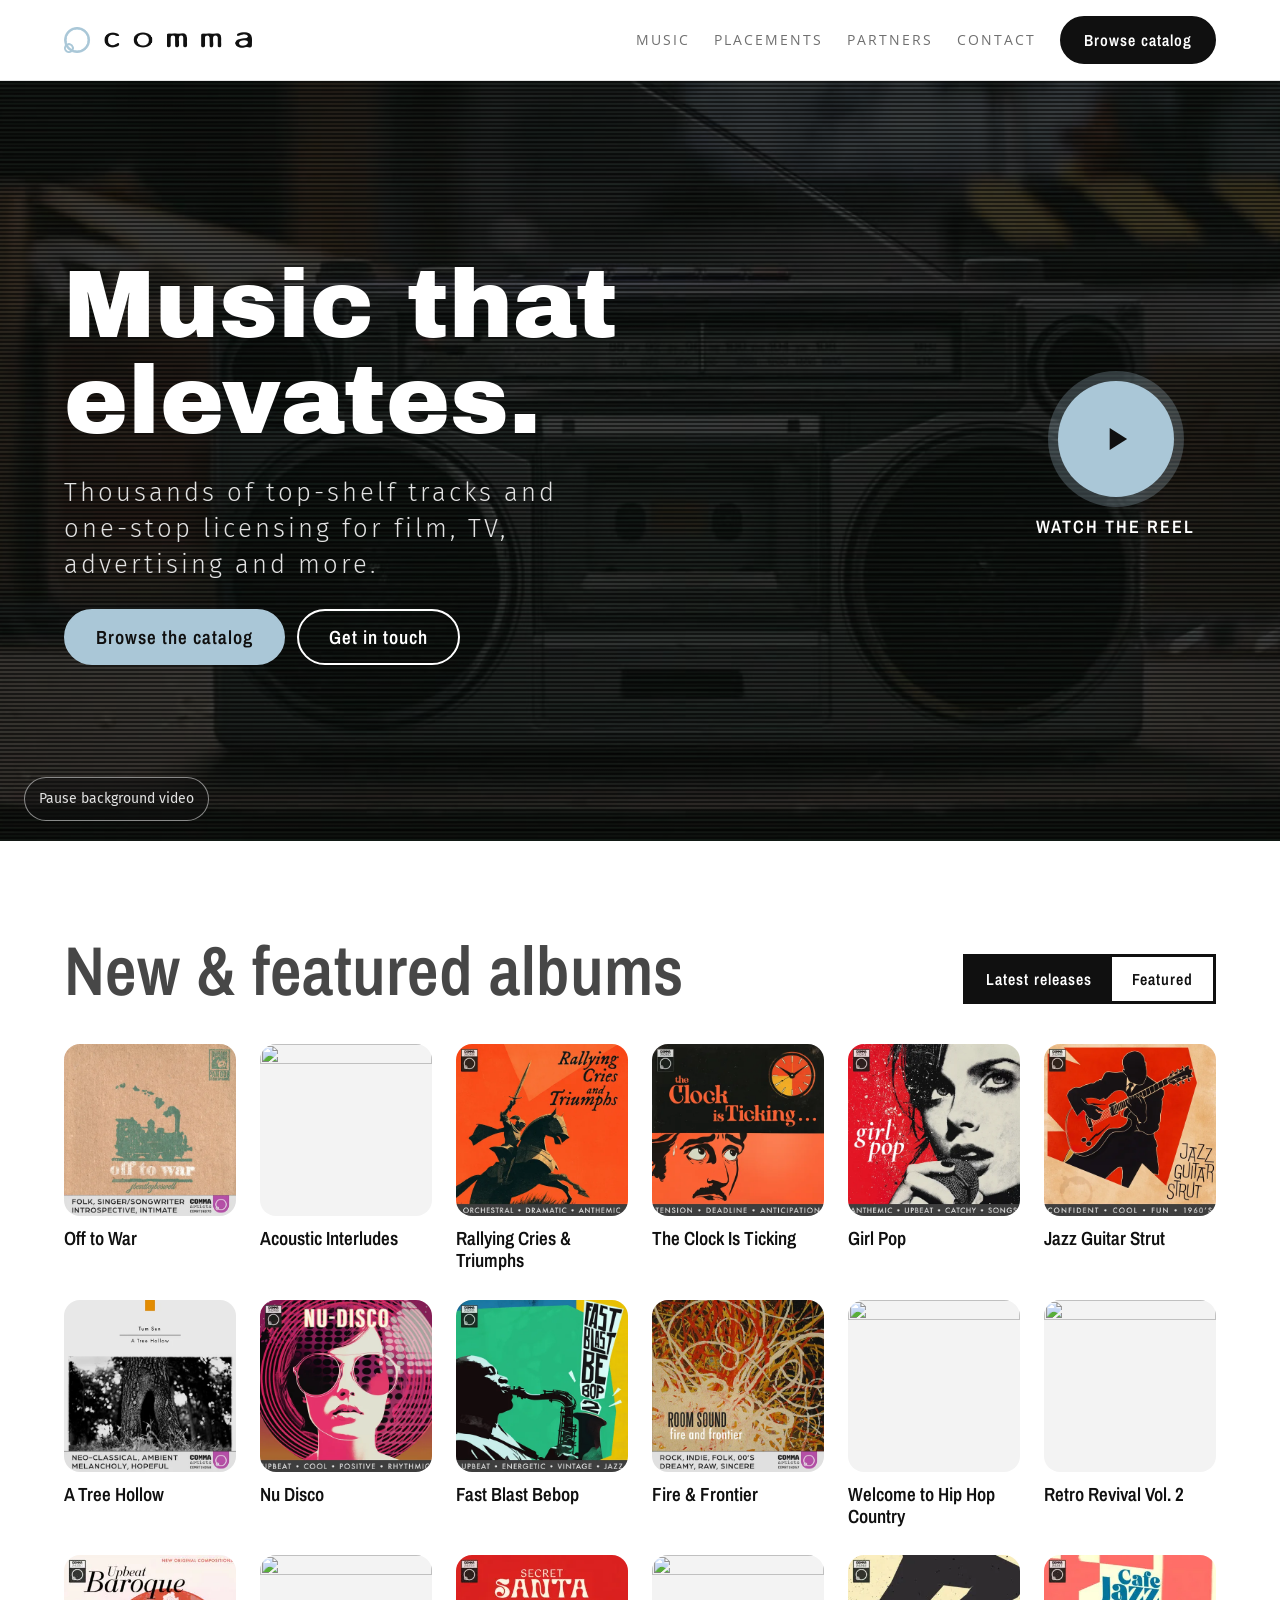
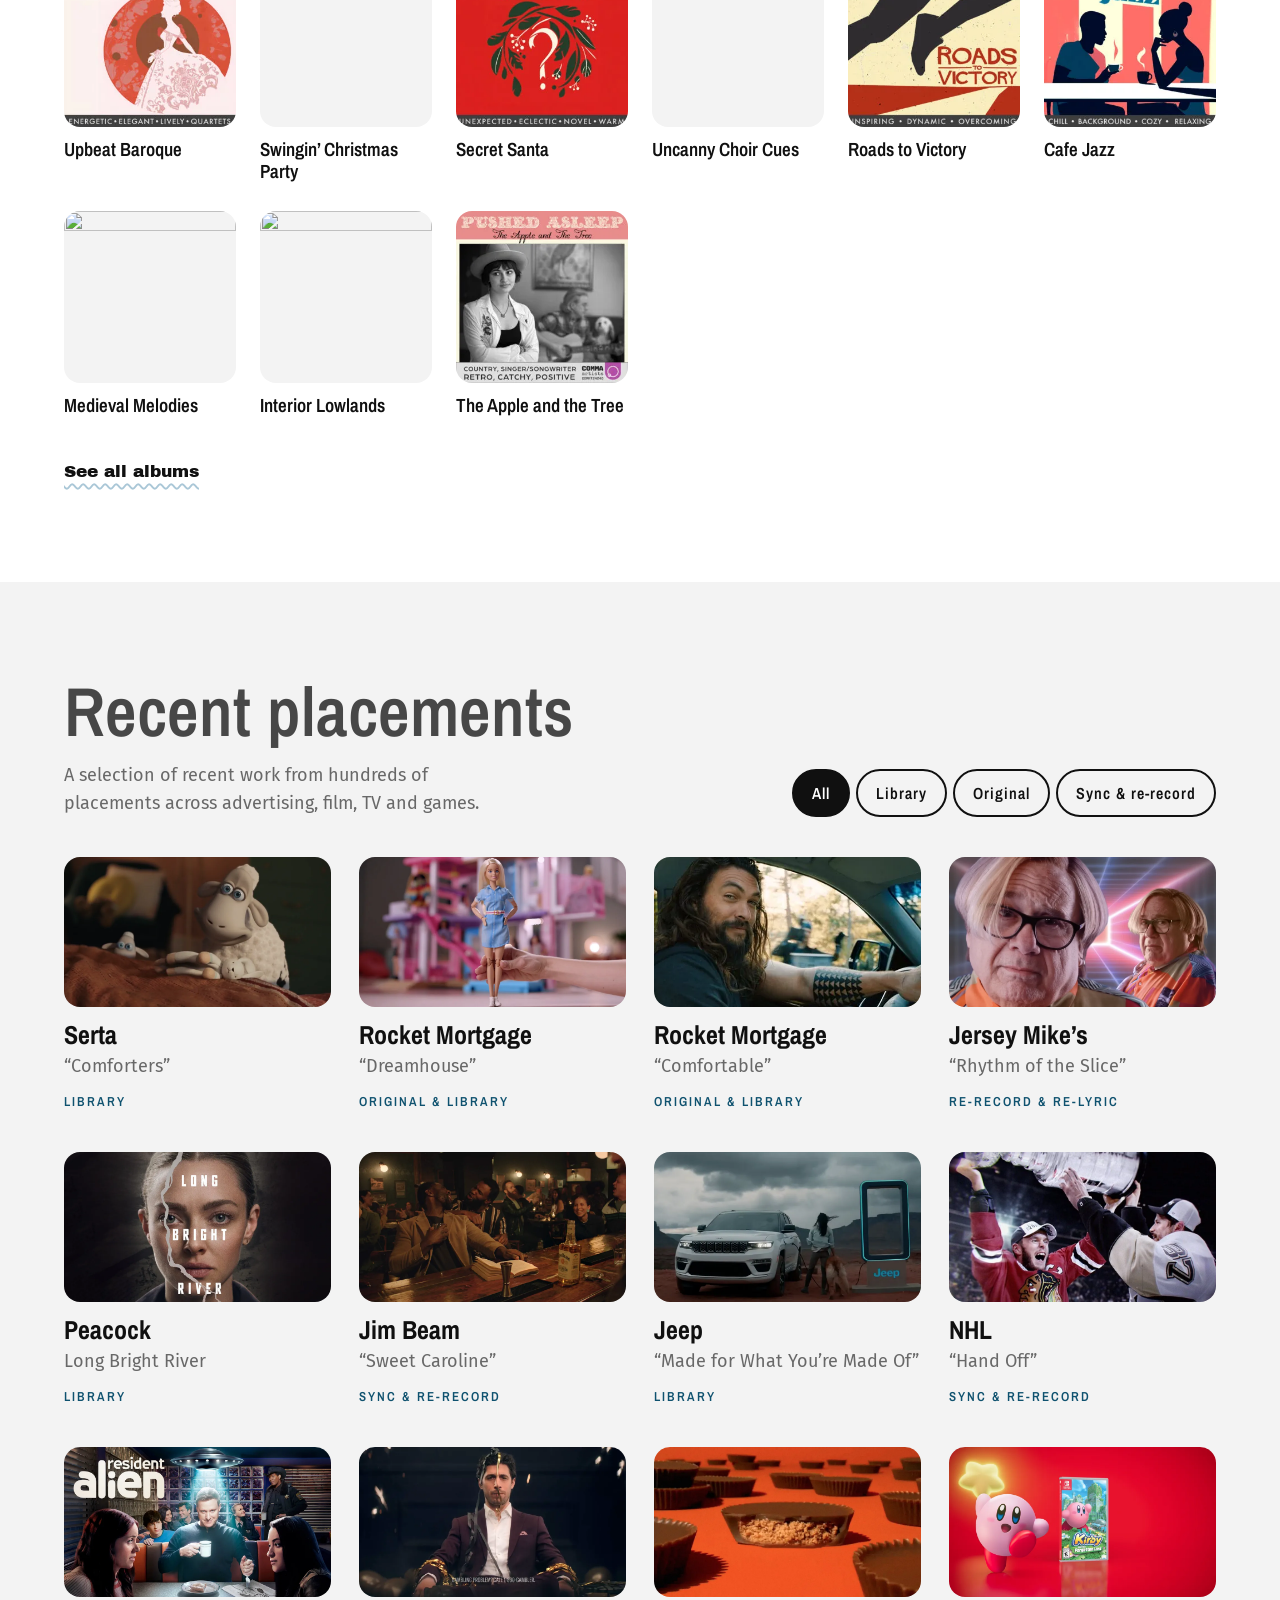
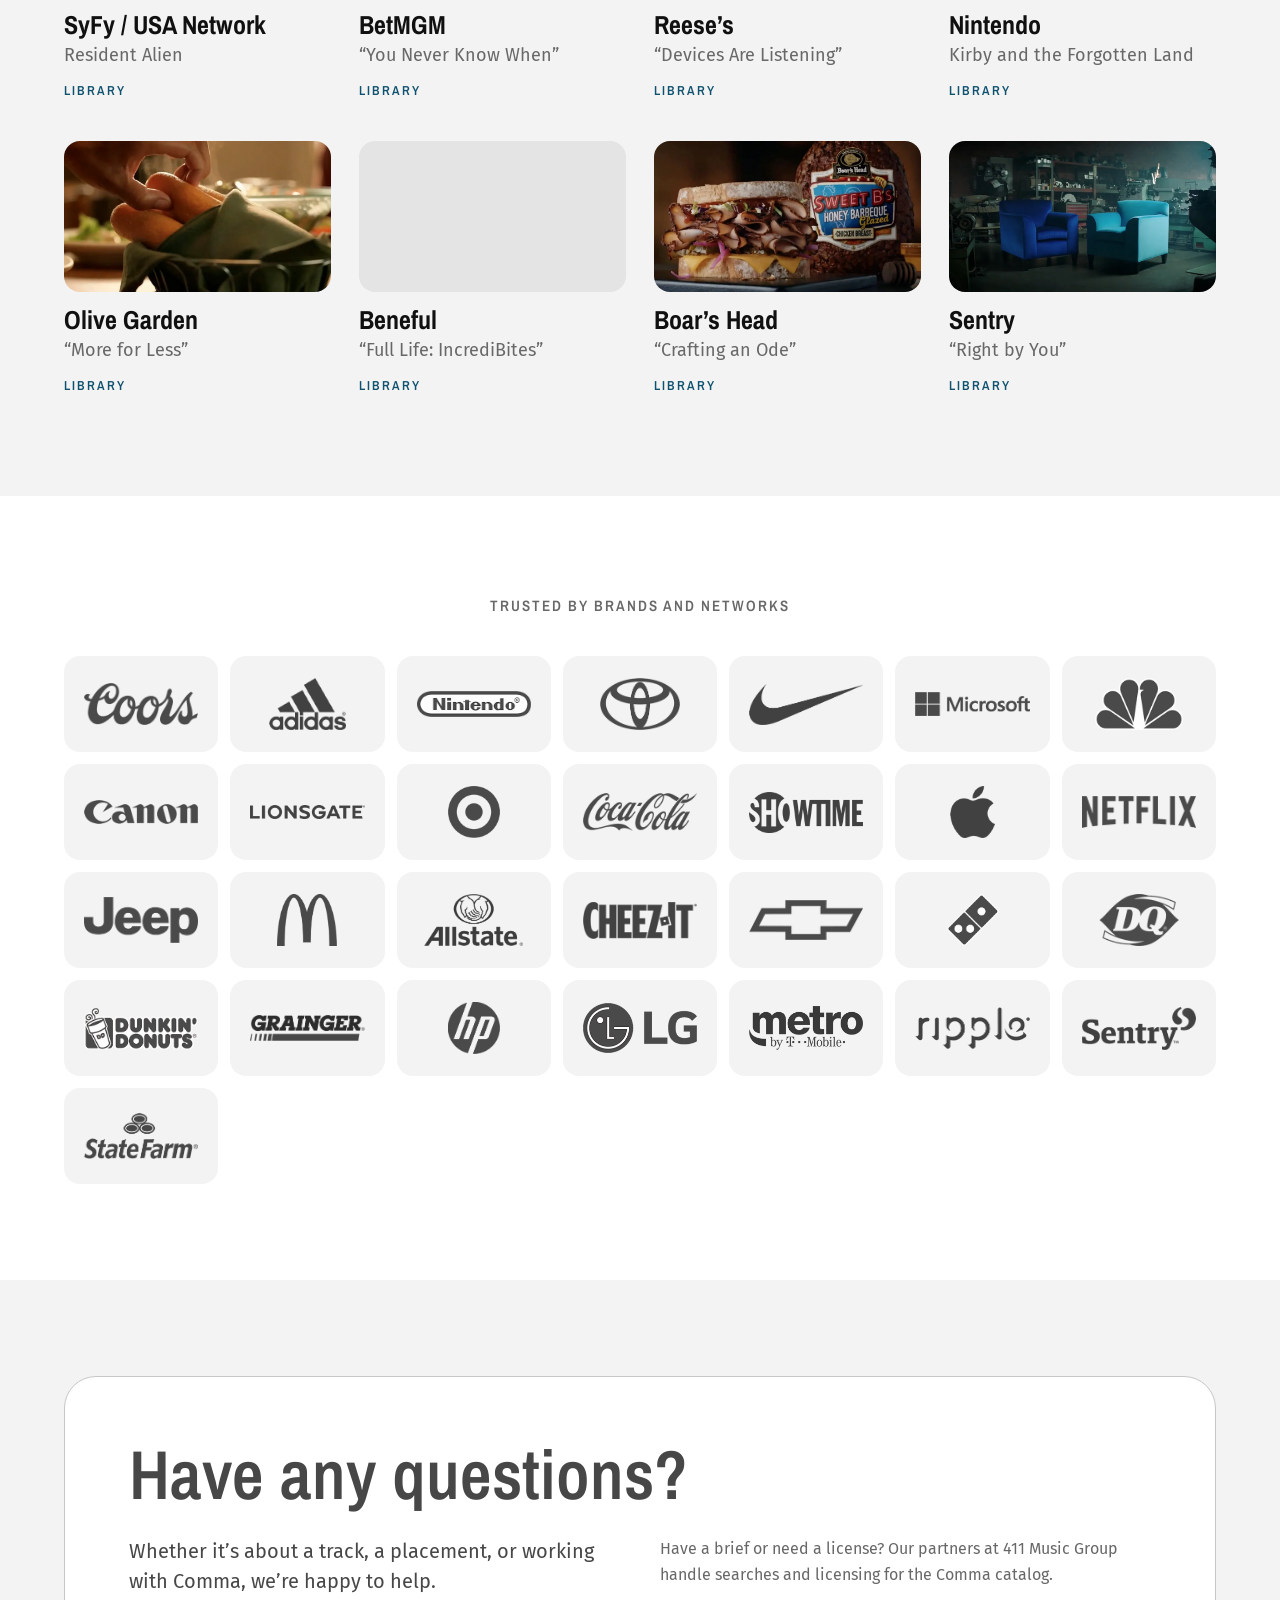
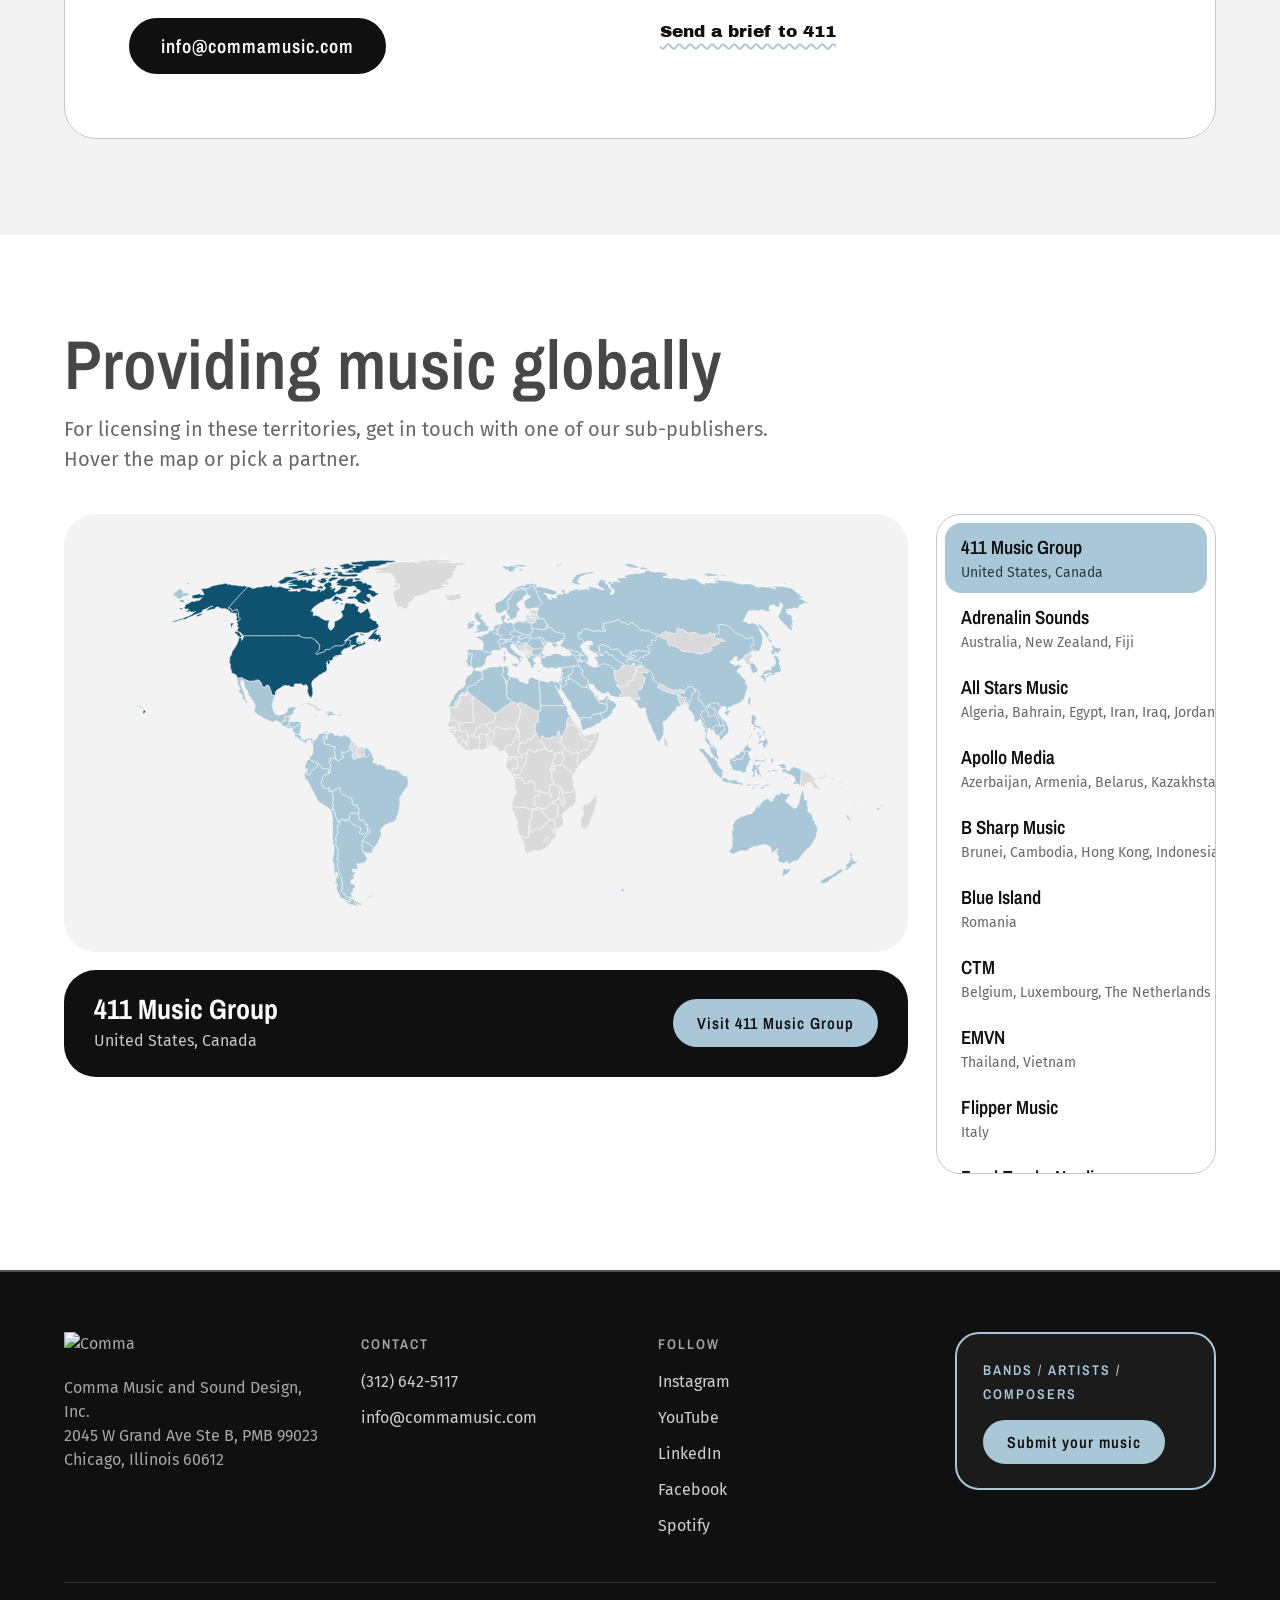
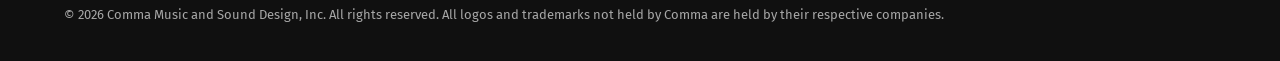
==== index.html @ bcfc56d7 "Add files via upload" ====
<!doctype html>
<html lang="en">
<head>
<meta charset="utf-8">
<meta name="viewport" content="width=device-width, initial-scale=1, viewport-fit=cover">
<title>Comma | Production Music Label</title>
<meta name="description" content="Browse our boutique production music library, with one-stop licensing on all of our tracks, written by top composers.">
<link rel="canonical" href="https://www.commamusic.com/">
<meta name="google-site-verification" content="hzqPW_qG-AKK4_lpxO4gxIM0lHnh0Fnx-0ciTCV7__0">
<meta property="og:type" content="website">
<meta property="og:site_name" content="Comma">
<meta property="og:title" content="Comma | Production Music Label">
<meta property="og:description" content="Browse our boutique production music library, with one-stop licensing on all of our tracks, written by top composers.">
<meta property="og:url" content="https://www.commamusic.com/">
<meta property="og:image" content="https://www.commamusic.com/img/og-image.jpg">
<meta property="og:image:width" content="1200">
<meta property="og:image:height" content="630">
<meta name="twitter:card" content="summary_large_image">
<meta name="twitter:site" content="@comma_music">
<meta name="color-scheme" content="light">
<meta name="theme-color" content="#ffffff">
<link rel="icon" type="image/png" sizes="32x32" href="img/favicon-32.png">
<link rel="icon" type="image/png" sizes="512x512" href="img/favicon.png">
<link rel="apple-touch-icon" href="img/apple-touch-icon.png">
<link rel="preconnect" href="https://fonts.googleapis.com">
<link rel="preconnect" href="https://fonts.gstatic.com" crossorigin>
<link rel="stylesheet" href="https://fonts.googleapis.com/css2?family=Archivo+Black&family=Archivo+Narrow:wght@500;600;700&family=Fira+Sans:wght@300;400;500&family=Open+Sans:wght@400&display=swap">
<link rel="stylesheet" href="css/site.css">
<script type="application/ld+json">{"@context":"https://schema.org","@type":"Organization","name":"Comma Music and Sound Design, Inc.","url":"https://www.commamusic.com/","logo":"https://www.commamusic.com/img/favicon.png","email":"info@commamusic.com","telephone":"+1-312-642-5117","address":{"@type":"PostalAddress","streetAddress":"2045 W Grand Ave Ste B, PMB 99023","addressLocality":"Chicago","addressRegion":"IL","postalCode":"60612","addressCountry":"US"},"sameAs":["https://www.instagram.com/commamusic/","https://www.youtube.com/channel/UCCL-kKv0fUwqyfzXv1fH4Ig/","https://www.linkedin.com/company/commamusic","https://www.facebook.com/commamusicandsound","https://open.spotify.com/artist/0gksnzfD5LslcejTbO01sO"]}</script>
</head>
<body>
<a class="skip-link" href="#main">Skip to content</a>

<header class="site-header">
  <div class="wrap">
    <a class="brand" href="#top" aria-label="Comma home">
      <img class="logo-dark" src="img/logo-dark.png" alt="Comma" width="693" height="96">
      <img class="logo-light" src="img/logo-light.png" alt="Comma" width="693" height="96">
    </a>
    <nav class="nav" aria-label="Main">
      <a href="#music">Music</a>
      <a href="#placements">Placements</a>
      <a href="#partners">Partners</a>
      <a href="#contact">Contact</a>
      <a class="btn btn--solid btn--sm" data-link="catalog" href="https://catalog.commamusic.com">Browse catalog</a>
    </nav>
  </div>
</header>

<main id="main">
  <section id="top" class="hero on-night" aria-labelledby="hero-title">
    <img class="hero__poster" src="video/hero-poster.jpg" alt="" aria-hidden="true">
    <video class="hero__video" id="hero-video" autoplay muted loop playsinline preload="auto" poster="video/hero-poster.jpg" aria-hidden="true">
      <source src="video/hero-loop.mp4" type="video/mp4">
    </video>
    <div class="hero__shade" aria-hidden="true"></div>
    <div class="wrap hero__inner">
      <div class="hero__copy">
        <h1 id="hero-title">Music that elevates.</h1>
        <p class="hero__sub">Thousands of top-shelf tracks and one-stop licensing for film, TV, advertising and more.</p>
        <div class="hero__actions">
          <a class="btn btn--accent" data-link="catalog" href="https://catalog.commamusic.com">Browse the catalog</a>
          <a class="btn btn--ghost-light" href="#contact">Get in touch</a>
        </div>
      </div>
      <button type="button" class="reel-btn" id="reel-open" aria-haspopup="dialog">
        <span class="reel-btn__disc" aria-hidden="true"><svg width="38" height="38" viewBox="0 0 24 24"><path d="M8 5v14l11-7z" fill="#101010"/></svg></span>
        <span class="reel-btn__label">Watch the reel</span>
      </button>
    </div>
    <button type="button" class="motion-toggle" id="motion-toggle" aria-pressed="false">Pause background video</button>
  </section>

  <dialog class="reel-dialog" id="reel-dialog" aria-label="Comma reel">
    <div class="reel-dialog__bar">
      <button type="button" class="reel-dialog__close" id="reel-close" aria-label="Close reel">
        <svg width="18" height="18" viewBox="0 0 24 24" aria-hidden="true"><path d="M5 5l14 14M19 5L5 19" stroke="currentColor" stroke-width="2.5" stroke-linecap="round"/></svg>
      </button>
    </div>
    <video id="reel-video" controls playsinline preload="none" poster="video/hero-poster.jpg" width="1920" height="800">
      <source src="video/reel.mp4" type="video/mp4">
    </video>
  </dialog>

  <section id="music" class="section" aria-labelledby="music-title">
    <div class="wrap">
      <div class="section__head">
        <h2 class="h2" id="music-title">New &amp; featured albums</h2>
        <div class="tabs" role="tablist" aria-label="Albums">
          <button type="button" role="tab" id="tab-latest" aria-selected="true" aria-controls="album-grid" data-tab="latest">Latest releases</button>
          <button type="button" role="tab" id="tab-featured" aria-selected="false" aria-controls="album-grid" data-tab="featured" tabindex="-1">Featured</button>
        </div>
      </div>
      <ul class="album-grid" id="album-grid" role="tabpanel" aria-labelledby="tab-latest"></ul>
      <a class="wavy" data-link="catalog" href="https://catalog.commamusic.com">See all albums</a>
    </div>
  </section>

  <section id="placements" class="section section--tint" aria-labelledby="placements-title">
    <div class="wrap">
      <div class="section__head">
        <div class="section__intro">
          <h2 class="h2" id="placements-title">Recent placements</h2>
          <p style="max-width: 46ch">A selection of recent work from hundreds of placements across advertising, film, TV and games.</p>
        </div>
        <div class="chips" role="group" aria-label="Filter placements" id="placement-filters">
          <button type="button" aria-pressed="true" data-filter="all">All</button>
          <button type="button" aria-pressed="false" data-filter="library">Library</button>
          <button type="button" aria-pressed="false" data-filter="original">Original</button>
          <button type="button" aria-pressed="false" data-filter="sync">Sync &amp; re-record</button>
        </div>
      </div>
      <ul class="placement-grid" id="placement-grid" aria-live="polite"></ul>
    </div>
  </section>

  <section class="section" aria-labelledby="brands-title">
    <div class="wrap">
      <h2 class="brands__title" id="brands-title">Trusted by brands and networks</h2>
      <ul class="brand-grid" id="brand-grid"></ul>
    </div>
  </section>

  <section id="contact" class="section section--tint" aria-labelledby="contact-title">
    <div class="wrap">
      <div class="ask">
        <h2 class="h2" id="contact-title">Have any questions?</h2>
        <div class="ask__col">
          <p class="lede">Whether it’s about a track, a placement, or working with Comma, we’re happy to help.</p>
          <a class="btn btn--solid" data-link="email" href="mailto:info@commamusic.com">info@commamusic.com</a>
        </div>
        <div class="ask__col">
          <p class="small">Have a brief or need a license? Our partners at 411 Music Group handle searches and licensing for the Comma catalog.</p>
          <a class="wavy" data-link="brief" href="https://www.411musicgroup.com/">Send a brief to 411</a>
        </div>
      </div>
    </div>
  </section>

  <section id="partners" class="section" aria-labelledby="partners-title">
    <div class="wrap">
      <div class="section__head">
        <div class="section__intro">
          <h2 class="h2" id="partners-title">Providing music globally</h2>
          <p class="lede">For licensing in these territories, get in touch with one of our sub-publishers. Hover the map or pick a partner.</p>
        </div>
      </div>
      <div class="partners">
        <div class="partners__map">
          <div class="map-frame">
            <svg id="world-map" viewBox="0 0 960 470" role="img" aria-label="World map of Comma sub-publisher territories"></svg>
          </div>
          <div class="partner-card on-night" id="partner-card" aria-live="polite"></div>
        </div>
        <ul class="partner-list" id="partner-list" aria-label="Sub-publishers"></ul>
      </div>
      <noscript><p class="noscript-note">Turn on JavaScript to see albums, placements and the partner map.</p></noscript>
    </div>
  </section>
</main>

<footer class="site-footer on-night">
  <div class="wrap">
    <div class="footer-grid">
      <div class="footer-col footer-col--brand">
        <img src="img/logo-light.png" alt="Comma" width="693" height="96">
        <p>Comma Music and Sound Design, Inc.<br>2045 W Grand Ave Ste B, PMB 99023<br>Chicago, Illinois 60612</p>
      </div>
      <div class="footer-col">
        <h2 class="footer-head">Contact</h2>
        <a href="tel:+13126425117">(312) 642-5117</a>
        <a data-link="email" href="mailto:info@commamusic.com">info@commamusic.com</a>
      </div>
      <div class="footer-col">
        <h2 class="footer-head">Follow</h2>
        <a href="https://www.instagram.com/commamusic/">Instagram</a>
        <a href="https://www.youtube.com/channel/UCCL-kKv0fUwqyfzXv1fH4Ig/">YouTube</a>
        <a href="https://www.linkedin.com/company/commamusic">LinkedIn</a>
        <a href="https://www.facebook.com/commamusicandsound">Facebook</a>
        <a href="https://open.spotify.com/artist/0gksnzfD5LslcejTbO01sO">Spotify</a>
      </div>
      <div class="submit-panel">
        <h2 class="footer-head">Bands / Artists / Composers</h2>
        <a class="btn btn--accent btn--sm" data-link="submissions" href="mailto:info@commamusic.com?subject=Music%20submission">Submit your music</a>
      </div>
    </div>
    <p class="legal">© <span id="year">2026</span> Comma Music and Sound Design, Inc. All rights reserved. All logos and trademarks not held by Comma are held by their respective companies.</p>
  </div>
</footer>

<script src="js/site.js" defer></script>
</body>
</html>
---- css/site.css ----
/* Comma — site styles. Colors and type come from the WordPress theme settings and custom.css. */
:root {
  color-scheme: light;
  --bg: #ffffff;
  --surface: #f3f3f3;
  --card: #ffffff;
  --ink: #101010;
  --heading: #474747;
  --text: #686868;
  --muted: #707070;
  --line: #c7c7c7;
  --line-soft: #e4e4e4;
  --accent: #aac7d7;
  --deep: #0f526f;
  --link: #b85600;
  --map-rest: #dadada;
  --map-stroke: #ffffff;
  --header-bg: rgba(255, 255, 255, 0.97);
  --night: #101010;
  --night-text: #a7a7a7;
  --night-link: #d0d0d0;

  --f-black: "Archivo Black", "Archivo", Arial, sans-serif;
  --f-narrow: "Archivo Narrow", "Arial Narrow", Arial, sans-serif;
  --f-body: "Fira Sans", Arial, sans-serif;
  --f-menu: "Open Sans", Arial, sans-serif;
  --radius: 32px;
  --wrap: 1200px;
  --header-h: 80px;

  box-sizing: border-box;
  padding-top: env(safe-area-inset-top, 0px);
  padding-bottom: env(safe-area-inset-bottom, 0px);
}
*, *::before, *::after { box-sizing: inherit; }
html { scroll-behavior: smooth; scroll-padding-top: calc(var(--header-h) + env(safe-area-inset-top, 0px)); }
@media (prefers-reduced-motion: reduce) { html { scroll-behavior: auto; } }
body {
  margin: 0; background: var(--bg); color: var(--text);
  font-family: var(--f-body); font-size: 18px; line-height: 28px;
  -webkit-font-smoothing: antialiased;
}
img, video, svg { display: block; max-width: 100%; }
a { color: var(--link); }
a:hover { color: var(--deep); }
::selection { background: #0f526f; color: #fff; }
:focus-visible { outline: 3px solid var(--deep); outline-offset: 3px; }
.on-night :focus-visible { outline-color: var(--accent); }
h1, h2, h3, p { margin: 0; }
button { font: inherit; }
.visually-hidden { position: absolute; width: 1px; height: 1px; overflow: hidden; clip: rect(0 0 0 0); white-space: nowrap; }
.skip-link { position: absolute; left: 16px; top: -100px; z-index: 50; background: var(--ink); color: var(--bg); padding: 10px 16px; border-radius: 8px; }
.skip-link:focus { top: calc(12px + env(safe-area-inset-top, 0px)); }

.wrap { max-width: var(--wrap); margin: 0 auto; padding-left: 24px; padding-right: 24px; }
.section { padding-top: 96px; padding-bottom: 96px; }
.section--tint { background: var(--surface); }
.section__head { display: flex; flex-wrap: wrap; align-items: end; justify-content: space-between; gap: 24px; margin-bottom: 40px; }
.section__intro { display: flex; flex-direction: column; gap: 16px; max-width: 760px; }
.h2 { font-family: var(--f-narrow); font-weight: 600; font-size: clamp(2.6rem, 5.4vw, 4.5rem); line-height: 0.97; color: var(--heading); }
.lede { font-size: 20px; line-height: 30px; }

/* Buttons */
.btn {
  display: inline-flex; align-items: center; justify-content: center; gap: 10px; min-height: 52px;
  padding: 12px 30px; border-radius: var(--radius); border: 2px solid var(--ink);
  font-family: var(--f-narrow); font-weight: 600; font-size: 19px; letter-spacing: 1px;
  text-decoration: none; white-space: nowrap; cursor: pointer; transition: background-color 120ms, color 120ms, border-color 120ms;
}
.btn--solid { background: var(--ink); color: var(--bg); }
.btn--solid:hover { background: var(--deep); border-color: var(--deep); color: #fff; }
.btn--line { background: transparent; color: var(--ink); }
.btn--line:hover { background: var(--ink); color: var(--bg); }
.btn--accent { background: var(--accent); border-color: var(--accent); color: #101010; }
.btn--accent:hover { background: #fff; border-color: #fff; color: #101010; }
.btn--ghost-light { background: transparent; border-color: #fff; color: #fff; }
.btn--ghost-light:hover { background: #fff; color: #101010; }
.btn--sm { min-height: 44px; padding: 8px 22px; font-size: 16px; }
.wavy {
  font-family: var(--f-black); font-size: 17px; color: var(--ink); padding: 8px 0;
  text-decoration: underline wavy var(--accent) 2px; text-underline-offset: 6px;
}
.wavy:hover { color: var(--deep); }

/* Header */
body::before { content: ""; position: fixed; inset: 0 0 auto; height: env(safe-area-inset-top, 0px); z-index: 30; background: var(--header-bg); }
.site-header { position: sticky; top: env(safe-area-inset-top, 0px); z-index: 20; background: var(--header-bg); border-bottom: 1px solid var(--line-soft); backdrop-filter: blur(8px); -webkit-backdrop-filter: blur(8px); }
.site-header .wrap { min-height: var(--header-h); display: flex; flex-wrap: wrap; align-items: center; justify-content: space-between; gap: 8px 16px; padding-top: 10px; padding-bottom: 10px; }
.brand { display: flex; align-items: center; min-height: 44px; }
.brand img { height: 26px; width: auto; }
.brand .logo-light { display: none; }
.nav { display: flex; flex-wrap: wrap; align-items: center; gap: 2px 8px; }
.nav a:not(.btn) { color: var(--muted); text-decoration: none; font-family: var(--f-menu); font-size: 14px; text-transform: uppercase; letter-spacing: 2px; padding: 10px 8px; }
.nav a:not(.btn):hover { color: var(--deep); }
.nav .btn { margin-left: 8px; }
@media (max-width: 700px) { .nav a:not(.btn) { display: none; } }

/* Hero */
.hero { position: relative; overflow: hidden; background: var(--night); color: #fff; min-height: min(86vh, 760px); display: flex; align-items: center; }
.hero__video, .hero__poster { position: absolute; inset: 0; width: 100%; height: 100%; object-fit: cover; }
.hero__shade {
  position: absolute; inset: 0;
  background-color: rgba(16, 16, 16, 0.62);
  background-image: repeating-linear-gradient(to bottom, rgba(0,0,0,0.55) 0px, rgba(0,0,0,0.55) 2px, rgba(0,0,0,0) 2px, rgba(0,0,0,0) 4px);
}
.hero__inner { position: relative; width: 100%; padding-top: 110px; padding-bottom: 110px; display: flex; flex-wrap: wrap; align-items: center; justify-content: space-between; gap: 48px; }
.hero__copy { flex: 999 1 520px; min-width: 0; display: flex; flex-direction: column; gap: 26px; }
.hero h1 { font-family: var(--f-black); font-weight: 400; font-size: clamp(3.4rem, 7.5vw, 6.2rem); line-height: 1; color: #fff; }
.hero__sub { font-weight: 300; font-size: clamp(1.25rem, 2.2vw, 1.6rem); line-height: 1.4; letter-spacing: 3px; color: #e2e2e2; max-width: 40ch; }
.hero__actions { display: flex; flex-wrap: wrap; gap: 12px; }
.reel-btn { flex: 1 1 200px; display: flex; flex-direction: column; align-items: center; gap: 16px; background: none; border: 0; padding: 12px; color: #fff; cursor: pointer; }
.reel-btn__disc { width: 116px; height: 116px; border-radius: 50%; background: var(--accent); display: flex; align-items: center; justify-content: center; box-shadow: 0 0 0 10px rgba(170, 199, 215, 0.25); transition: box-shadow 160ms; }
.reel-btn:hover .reel-btn__disc { box-shadow: 0 0 0 16px rgba(170, 199, 215, 0.3); }
.reel-btn__label { font-family: var(--f-narrow); font-weight: 600; font-size: 18px; letter-spacing: 2px; text-transform: uppercase; }
.motion-toggle { position: absolute; left: 24px; bottom: 20px; display: inline-flex; align-items: center; gap: 8px; min-height: 44px; padding: 6px 14px; border-radius: 22px; border: 1px solid rgba(255,255,255,0.5); background: rgba(16,16,16,0.5); color: #e2e2e2; font-size: 14px; cursor: pointer; }
.motion-toggle:hover { border-color: #fff; color: #fff; }

/* Reel dialog */
.reel-dialog { width: min(100% - 32px, 1100px); max-height: calc(100% - 32px); padding: 0; border: 0; background: transparent; color: #fff; overflow: visible; }
.reel-dialog::backdrop { background: rgba(16, 16, 16, 0.94); }
.reel-dialog__bar { display: flex; justify-content: flex-end; margin-bottom: 12px; }
.reel-dialog__close { width: 44px; height: 44px; border-radius: 50%; border: 2px solid #fff; background: transparent; color: #fff; display: flex; align-items: center; justify-content: center; cursor: pointer; }
.reel-dialog video { width: 100%; height: auto; border-radius: 16px; background: #000; }

/* Albums */
.tabs { display: flex; border: 3px solid var(--ink); }
.tabs button { border: 0; min-height: 44px; padding: 8px 20px; background: var(--bg); color: var(--ink); font-family: var(--f-narrow); font-weight: 600; font-size: 16px; letter-spacing: 1px; cursor: pointer; }
.tabs button[aria-selected="true"] { background: var(--ink); color: var(--bg); }
.album-grid { list-style: none; margin: 0 0 40px; padding: 0; display: grid; grid-template-columns: repeat(auto-fill, minmax(min(100%, 170px), 1fr)); gap: 28px 24px; }
.album { display: flex; flex-direction: column; gap: 12px; color: var(--ink); text-decoration: none; }
.album img { width: 100%; height: auto; aspect-ratio: 1; object-fit: cover; border-radius: 16px; background: var(--surface); transition: transform 160ms; }
.album:hover img { transform: translateY(-3px); }
.album span { font-family: var(--f-narrow); font-weight: 600; font-size: 19px; line-height: 1.15; }
.album:hover span { color: var(--deep); }

/* Placements */
.chips { display: flex; flex-wrap: wrap; gap: 6px; }
.chips button { min-height: 44px; padding: 8px 18px; border-radius: var(--radius); border: 2px solid var(--ink); background: transparent; color: var(--ink); font-family: var(--f-narrow); font-weight: 600; font-size: 16px; letter-spacing: 1px; cursor: pointer; }
.chips button[aria-pressed="true"] { background: var(--ink); color: var(--bg); }
.placement-grid { list-style: none; margin: 0; padding: 0; display: grid; grid-template-columns: repeat(auto-fill, minmax(min(100%, 260px), 1fr)); gap: 36px 28px; }
.placement { display: flex; flex-direction: column; gap: 14px; }
.placement img { width: 100%; height: auto; aspect-ratio: 16 / 9; object-fit: cover; border-radius: 16px; background: var(--line-soft); }
.placement__text { display: flex; flex-direction: column; gap: 2px; }
.placement__brand { font-family: var(--f-narrow); font-weight: 700; font-size: 26px; line-height: 1.1; color: var(--ink); }
.placement__type { font-family: var(--f-narrow); font-weight: 600; font-size: 13px; letter-spacing: 2px; text-transform: uppercase; color: var(--deep); margin-top: 6px; }

/* Brands */
.brands__title { font-family: var(--f-narrow); font-weight: 600; font-size: 15px; letter-spacing: 2px; text-transform: uppercase; color: var(--text); text-align: center; margin-bottom: 36px; }
.brand-grid { list-style: none; margin: 0; padding: 0; display: grid; grid-template-columns: repeat(auto-fill, minmax(min(100%, 150px), 1fr)); gap: 12px; }
.brand-grid li { height: 96px; background: var(--surface); border-radius: 16px; display: flex; align-items: center; justify-content: center; padding: 18px 20px; }
.brand-grid img { max-width: 100%; max-height: 52px; width: auto; height: auto; object-fit: contain; opacity: 0.82; }

/* Questions */
.ask { background: var(--card); border: 1px solid var(--line); border-radius: var(--radius); padding: clamp(32px, 5vw, 64px); display: grid; grid-template-columns: repeat(auto-fit, minmax(min(100%, 380px), 1fr)); gap: 28px 40px; align-items: start; }
.ask .h2 { grid-column: 1 / -1; }
.ask__col { display: flex; flex-direction: column; gap: 22px; align-items: flex-start; }
.ask__col p { color: var(--heading); }
.ask__col p.small { font-size: 16px; line-height: 26px; color: var(--text); }

/* Partners */
.partners { display: flex; flex-wrap: wrap; gap: 28px; align-items: flex-start; }
.partners__map { flex: 999 1 560px; min-width: 0; display: flex; flex-direction: column; gap: 18px; }
.map-frame { background: var(--surface); border-radius: var(--radius); padding: 24px; }
.map-frame path { stroke: var(--map-stroke); stroke-width: 0.5; }
.map-frame .rest { fill: var(--map-rest); }
.map-frame .territory { fill: var(--accent); cursor: pointer; transition: fill 120ms; }
.map-frame .territory.is-active { fill: #0f526f; }
.partner-card { background: var(--night); color: #fff; border-radius: var(--radius); padding: 24px 30px; display: flex; flex-wrap: wrap; gap: 14px 28px; align-items: center; justify-content: space-between; min-height: 96px; }
.partner-card__text { display: flex; flex-direction: column; gap: 4px; flex: 1 1 320px; min-width: 0; }
.partner-card__name { font-family: var(--f-narrow); font-weight: 700; font-size: 28px; line-height: 1.1; }
.partner-card__terr { color: #c7c7c7; font-size: 16px; line-height: 24px; }
.partner-card__links { display: flex; flex-wrap: wrap; gap: 8px; }
.partner-list { flex: 1 1 280px; min-width: 0; max-height: 660px; overflow-y: auto; border: 1px solid var(--line); border-radius: 24px; padding: 8px; list-style: none; margin: 0; }
.partner-list button { width: 100%; text-align: left; border: 0; border-radius: 16px; padding: 10px 16px; min-height: 44px; background: transparent; cursor: pointer; display: flex; flex-direction: column; gap: 2px; color: var(--ink); }
.partner-list button:hover { background: var(--surface); }
.partner-list button[aria-pressed="true"] { background: var(--accent); color: #101010; }
.partner-list button[aria-pressed="true"] .partner-list__terr { color: #2b3a42; }
.partner-list__name { font-family: var(--f-narrow); font-weight: 600; font-size: 19px; }
.partner-list__terr { font-size: 14px; line-height: 20px; color: var(--text); white-space: nowrap; overflow: hidden; text-overflow: ellipsis; }

/* Footer */
.site-footer { background: var(--night); border-top: 2px solid #525252; color: var(--night-text); font-size: 16px; line-height: 24px; }
.site-footer .wrap { padding-top: 60px; padding-bottom: 36px; }
.footer-grid { display: grid; grid-template-columns: repeat(auto-fit, minmax(min(100%, 220px), 1fr)); gap: 36px; margin-bottom: 40px; }
.footer-col { display: flex; flex-direction: column; gap: 4px; }
.footer-col--brand { gap: 16px; }
.footer-col--brand img { height: 28px; width: auto; align-self: flex-start; }
.footer-head { font-family: var(--f-narrow); font-weight: 600; font-size: 14px; letter-spacing: 2px; text-transform: uppercase; color: var(--night-text); margin-bottom: 6px; }
.site-footer a:not(.btn) { color: var(--night-link); text-decoration: none; padding: 4px 0; }
.site-footer a:not(.btn):hover { color: #fff; text-decoration: underline; }
.submit-panel { display: flex; flex-direction: column; gap: 14px; align-items: flex-start; align-self: start; background: #1b1b1b; border: 2px solid var(--accent); border-radius: 24px; padding: 24px 26px; }
.submit-panel .footer-head { color: var(--accent); margin: 0; }
.legal { font-size: 13px; line-height: 20px; border-top: 1px solid #333; padding-top: 22px; }

.noscript-note { padding: 16px 0; }

@media (max-width: 560px) {
  .section { padding-top: 72px; padding-bottom: 72px; }
  .album-grid { grid-template-columns: repeat(2, minmax(0, 1fr)); gap: 22px 16px; }
  .album span { font-size: 17px; }
  .brand-grid { grid-template-columns: repeat(3, minmax(0, 1fr)); gap: 8px; }
  .brand-grid li { height: 72px; padding: 12px; border-radius: 12px; }
  .brand-grid img { max-height: 40px; }
  .hero__inner { padding-top: 80px; padding-bottom: 96px; }
  .reel-btn { flex-direction: row; justify-content: flex-start; padding: 0; }
  .reel-btn__disc { width: 72px; height: 72px; box-shadow: 0 0 0 7px rgba(170, 199, 215, 0.25); }
  .map-frame { padding: 12px; border-radius: 20px; }
  .partner-card { padding: 20px 22px; border-radius: 24px; }
  .partner-list { max-height: 420px; }
}
@media (max-width: 700px) {
  .site-header .wrap { flex-wrap: nowrap; }
  .brand img { height: 22px; }
}
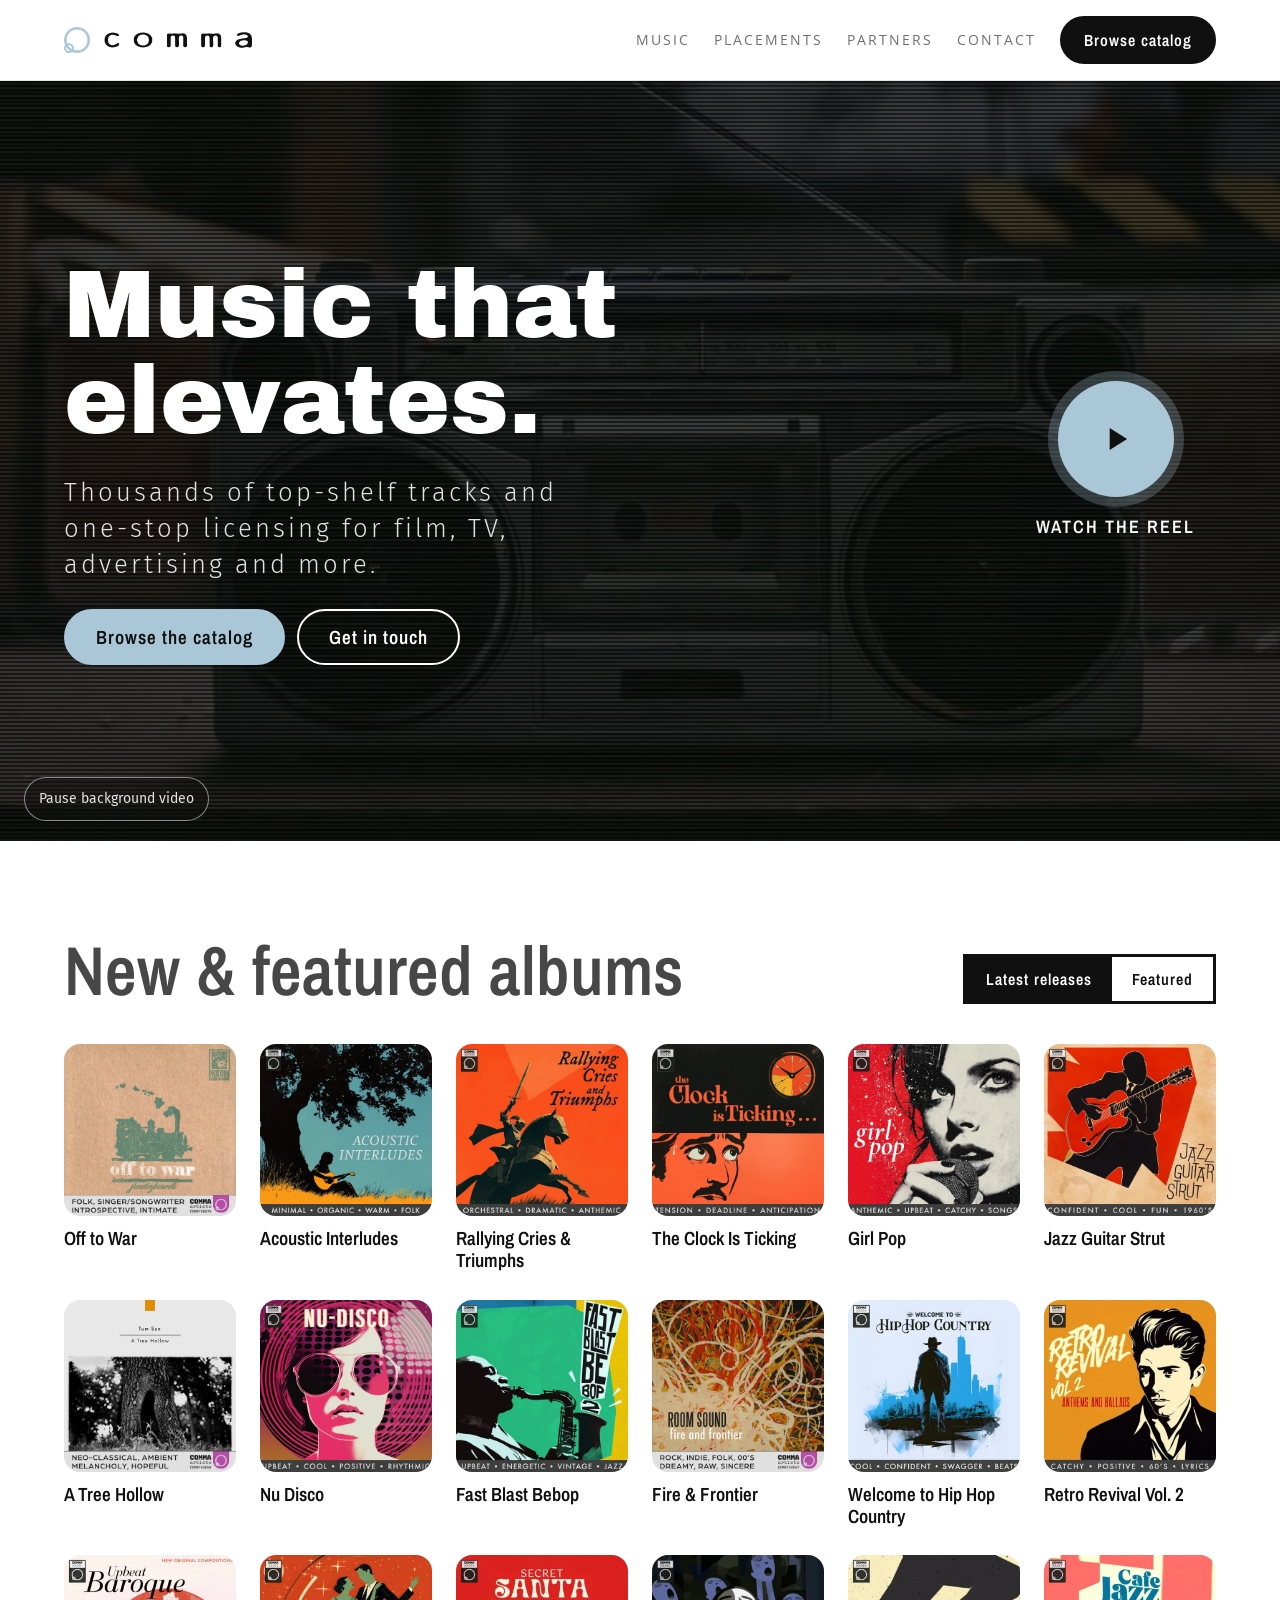
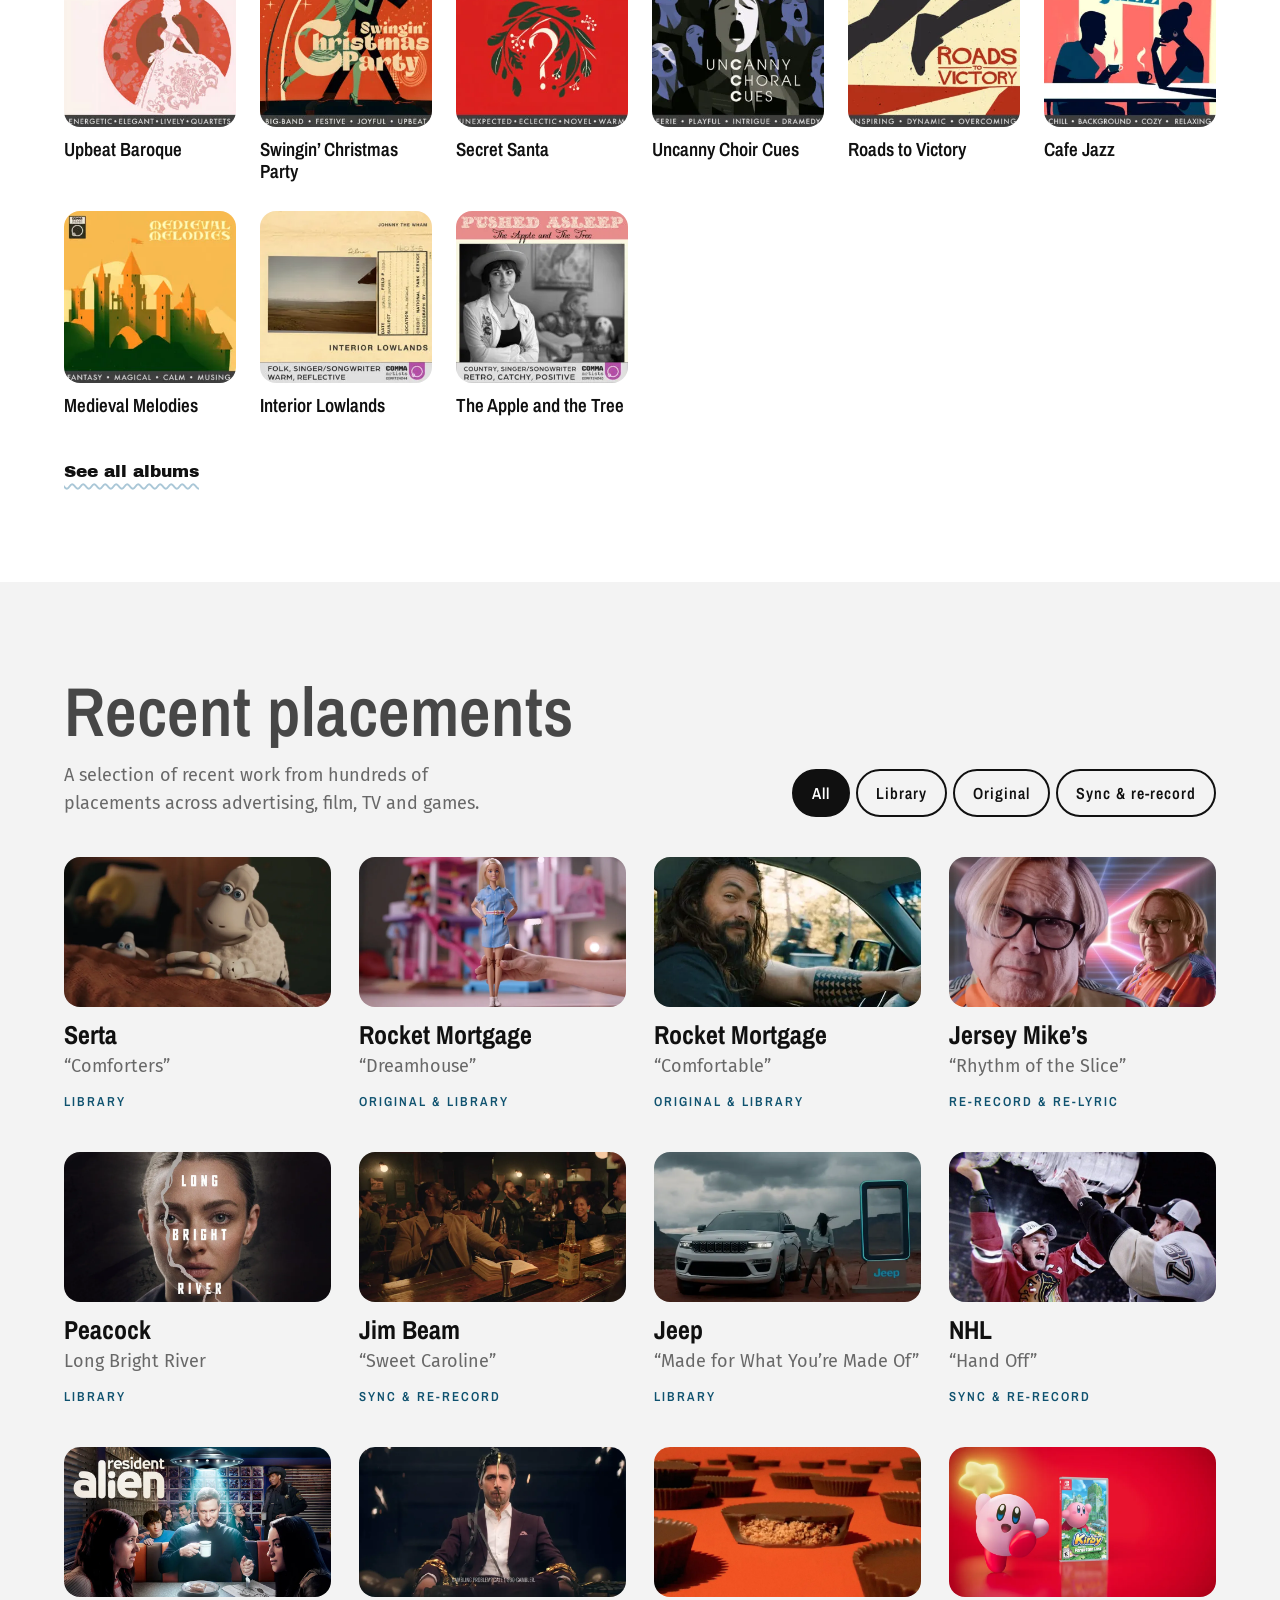
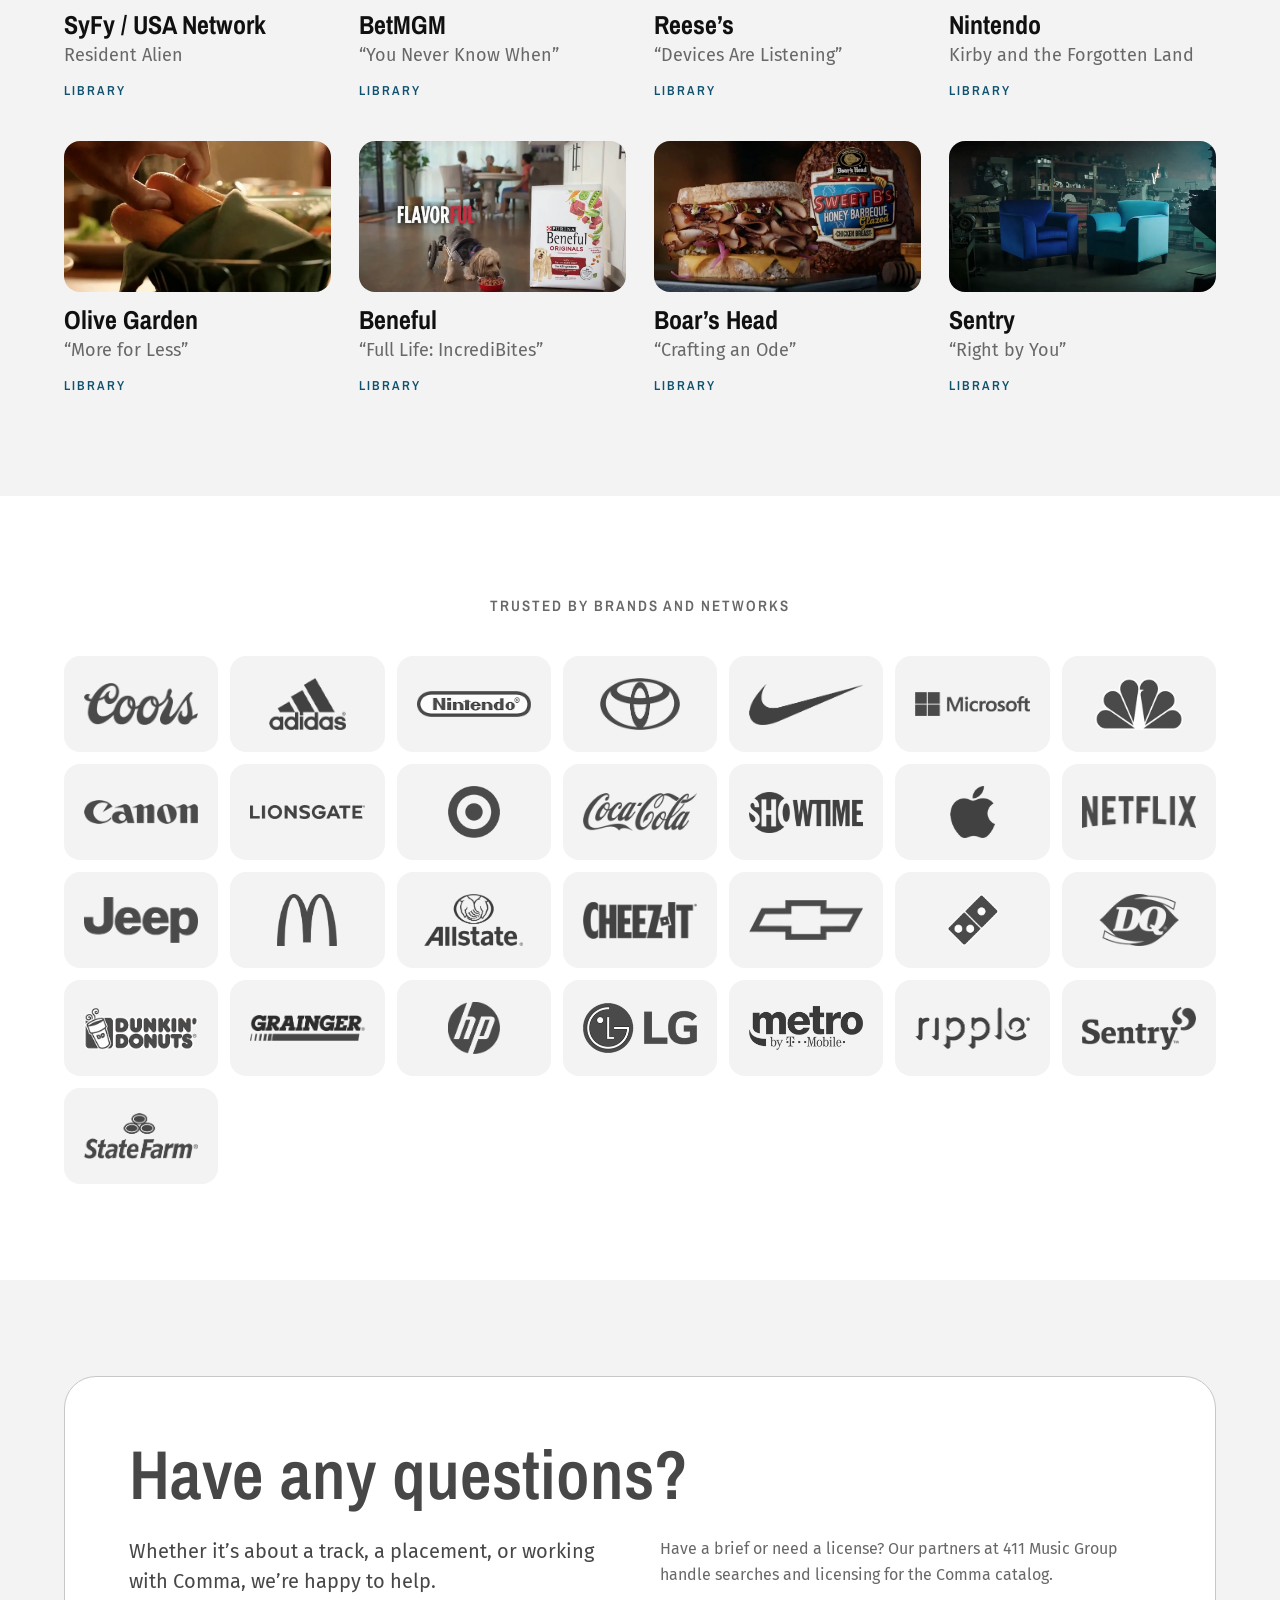
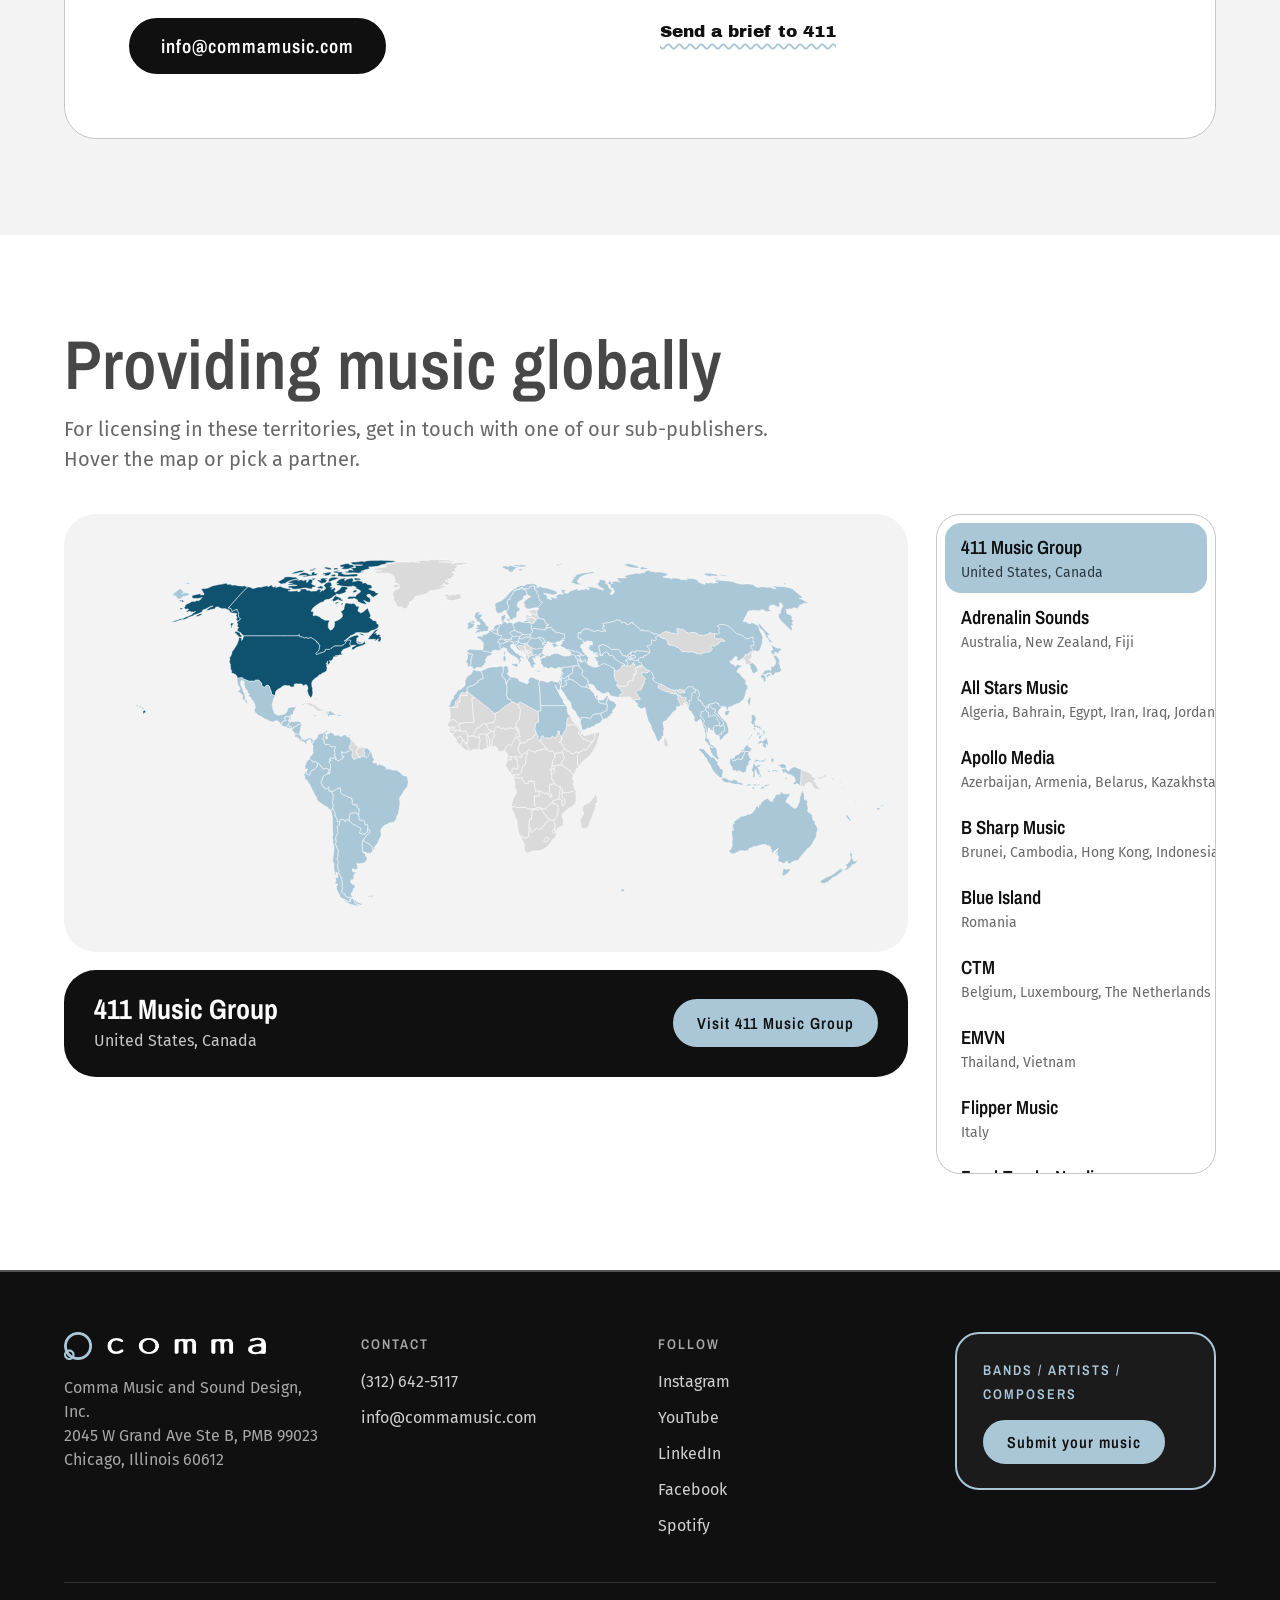
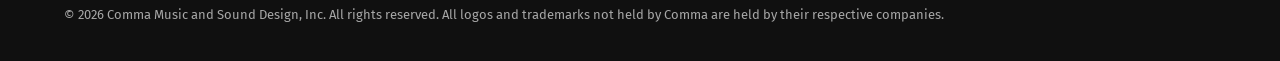
==== commit 1a651beb: "Update index.html typeform link update" ====
--- a/index.html
+++ b/index.html
@@ -181,7 +181,7 @@
       </div>
       <div class="submit-panel">
         <h2 class="footer-head">Bands / Artists / Composers</h2>
-        <a class="btn btn--accent btn--sm" data-link="submissions" href="mailto:info@commamusic.com?subject=Music%20submission">Submit your music</a>
+        <a class="btn btn--accent btn--sm" data-link="submissions" target="_blank" href="https://commamusic.typeform.com/to/QgJUqPBH">Submit your music</a>
       </div>
     </div>
     <p class="legal">© <span id="year">2026</span> Comma Music and Sound Design, Inc. All rights reserved. All logos and trademarks not held by Comma are held by their respective companies.</p>
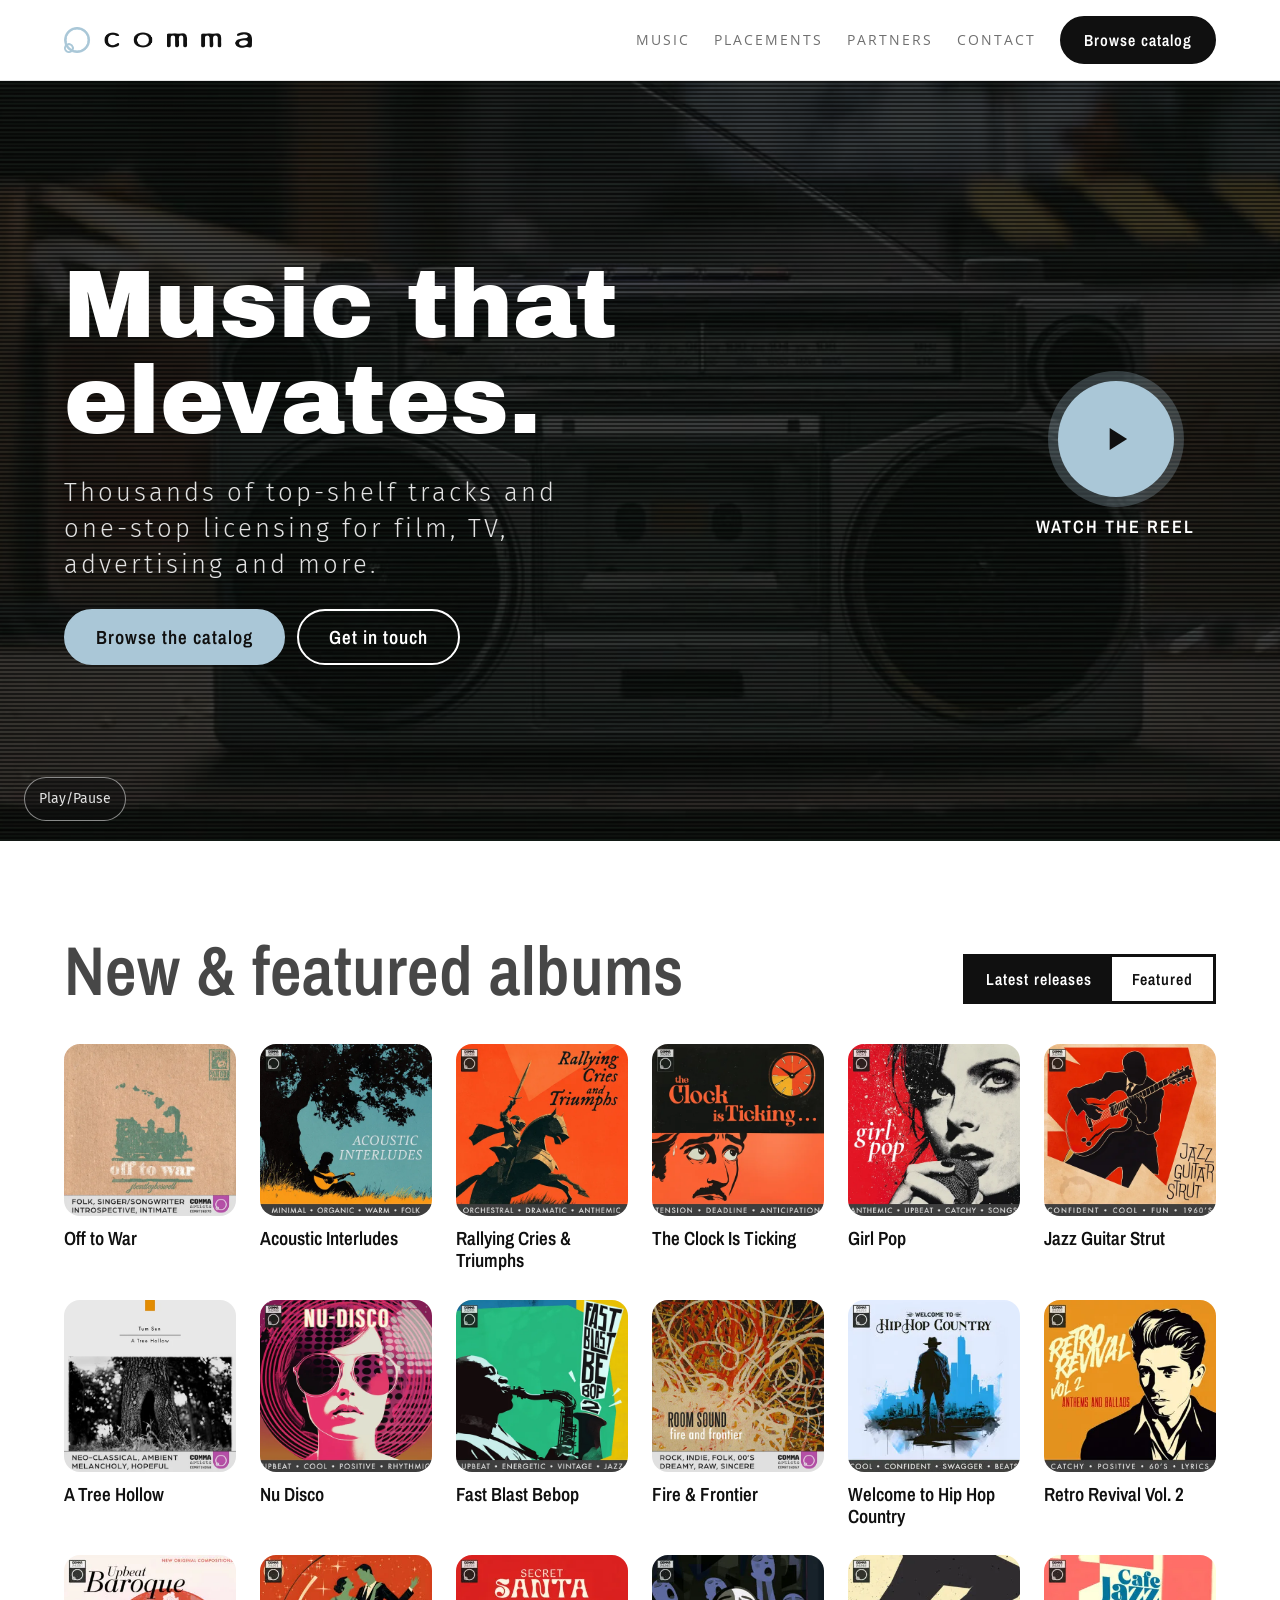
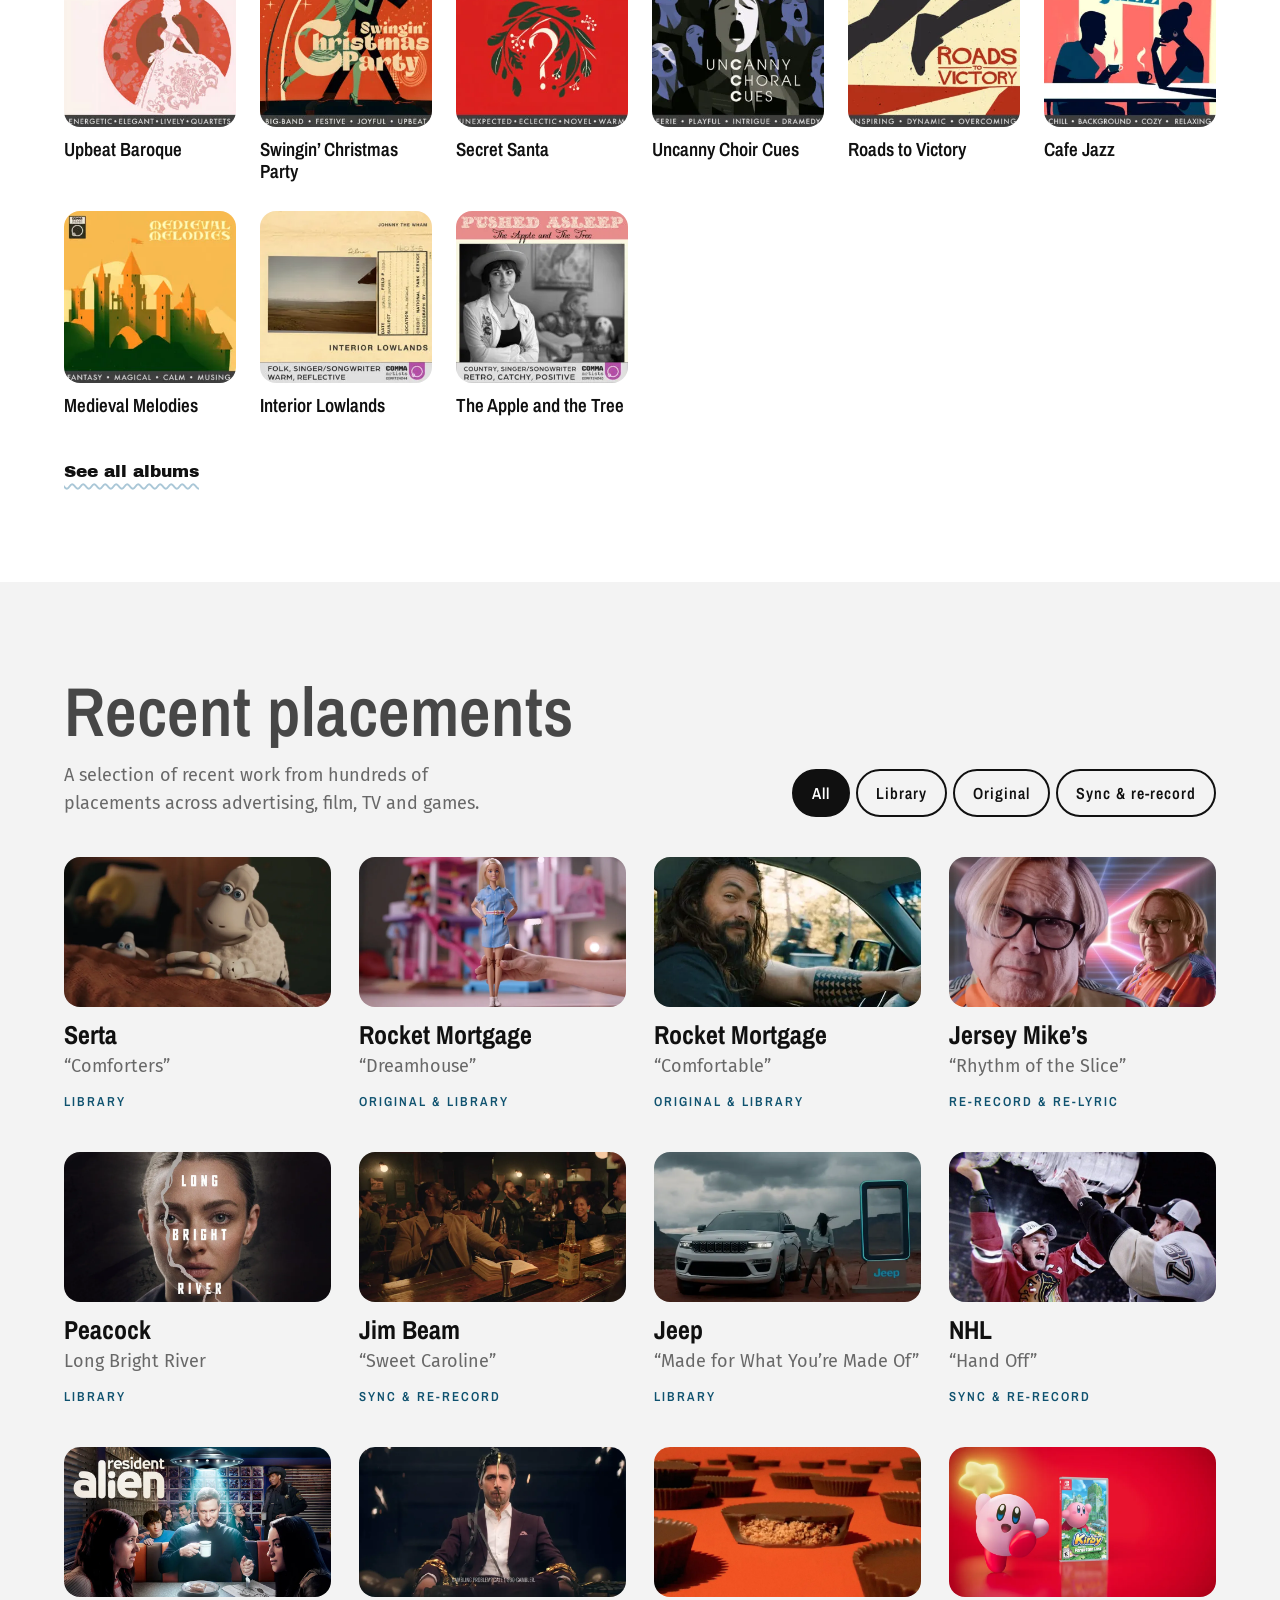
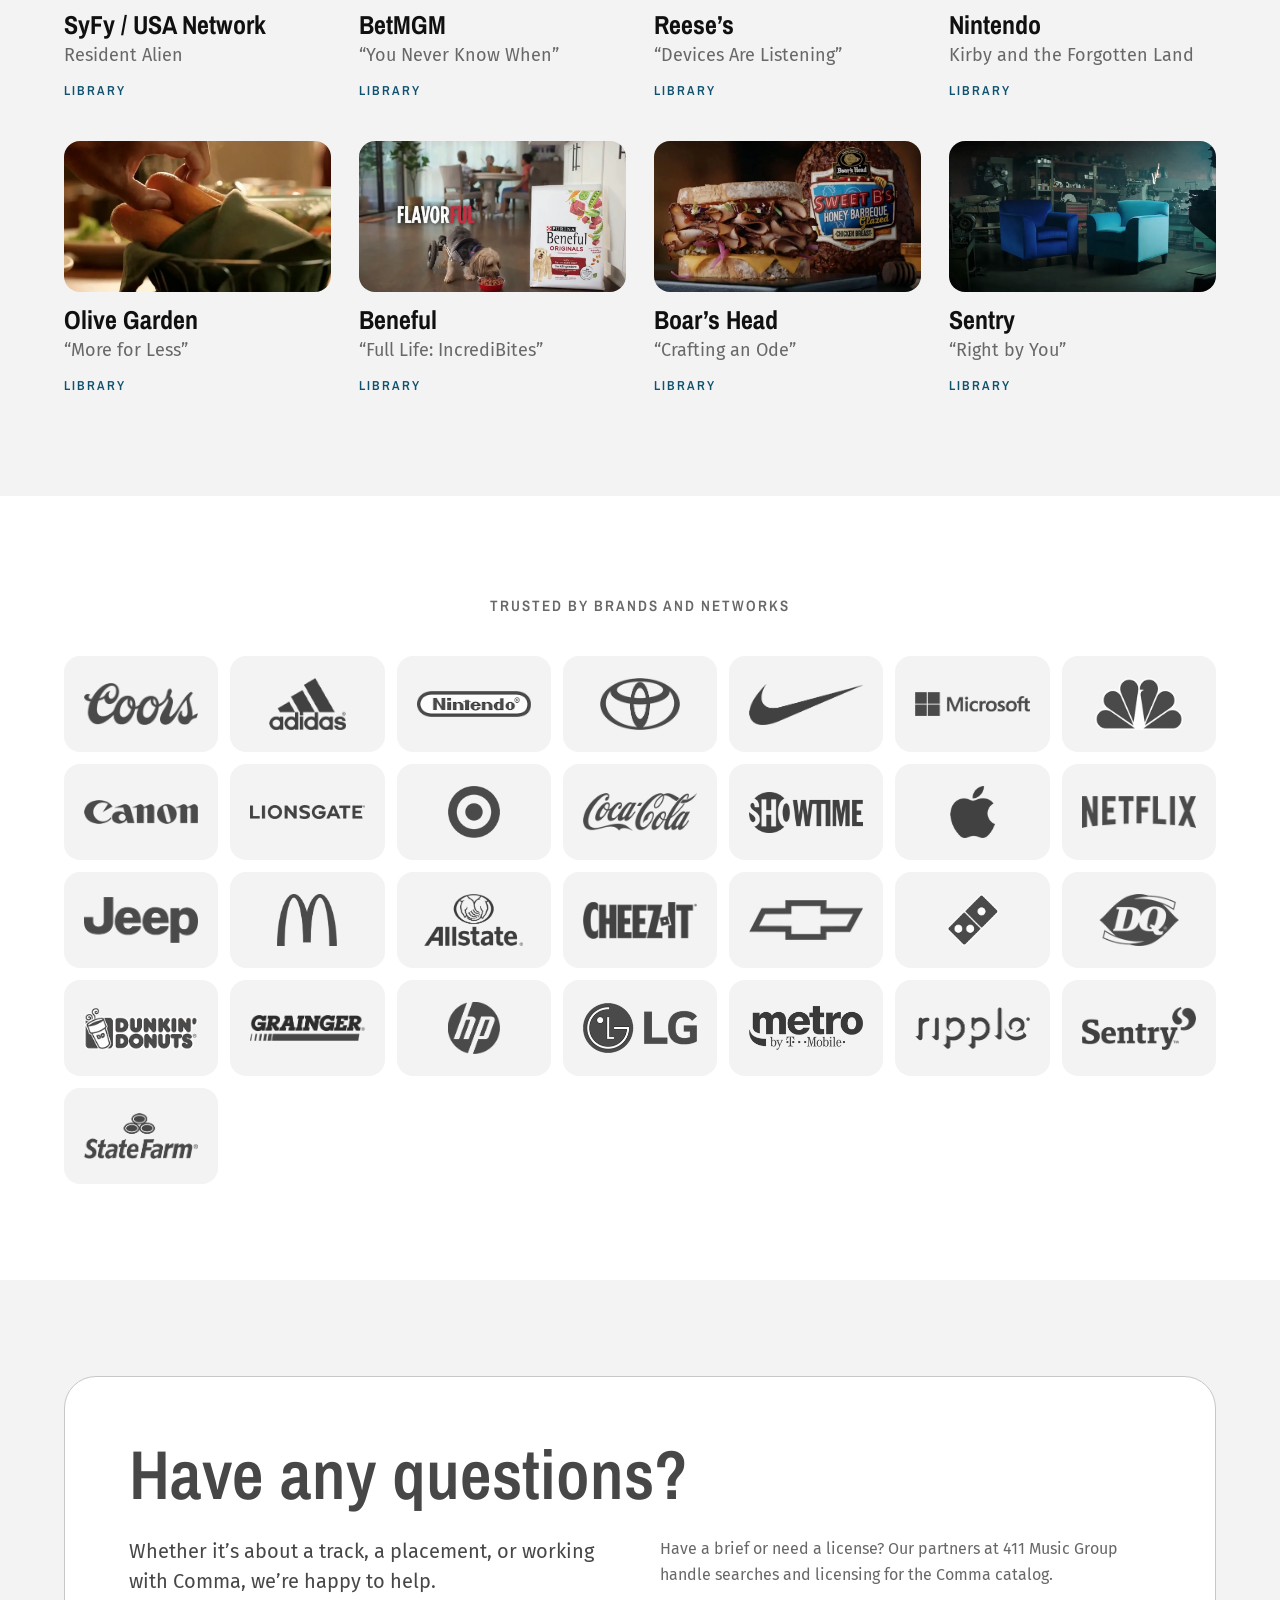
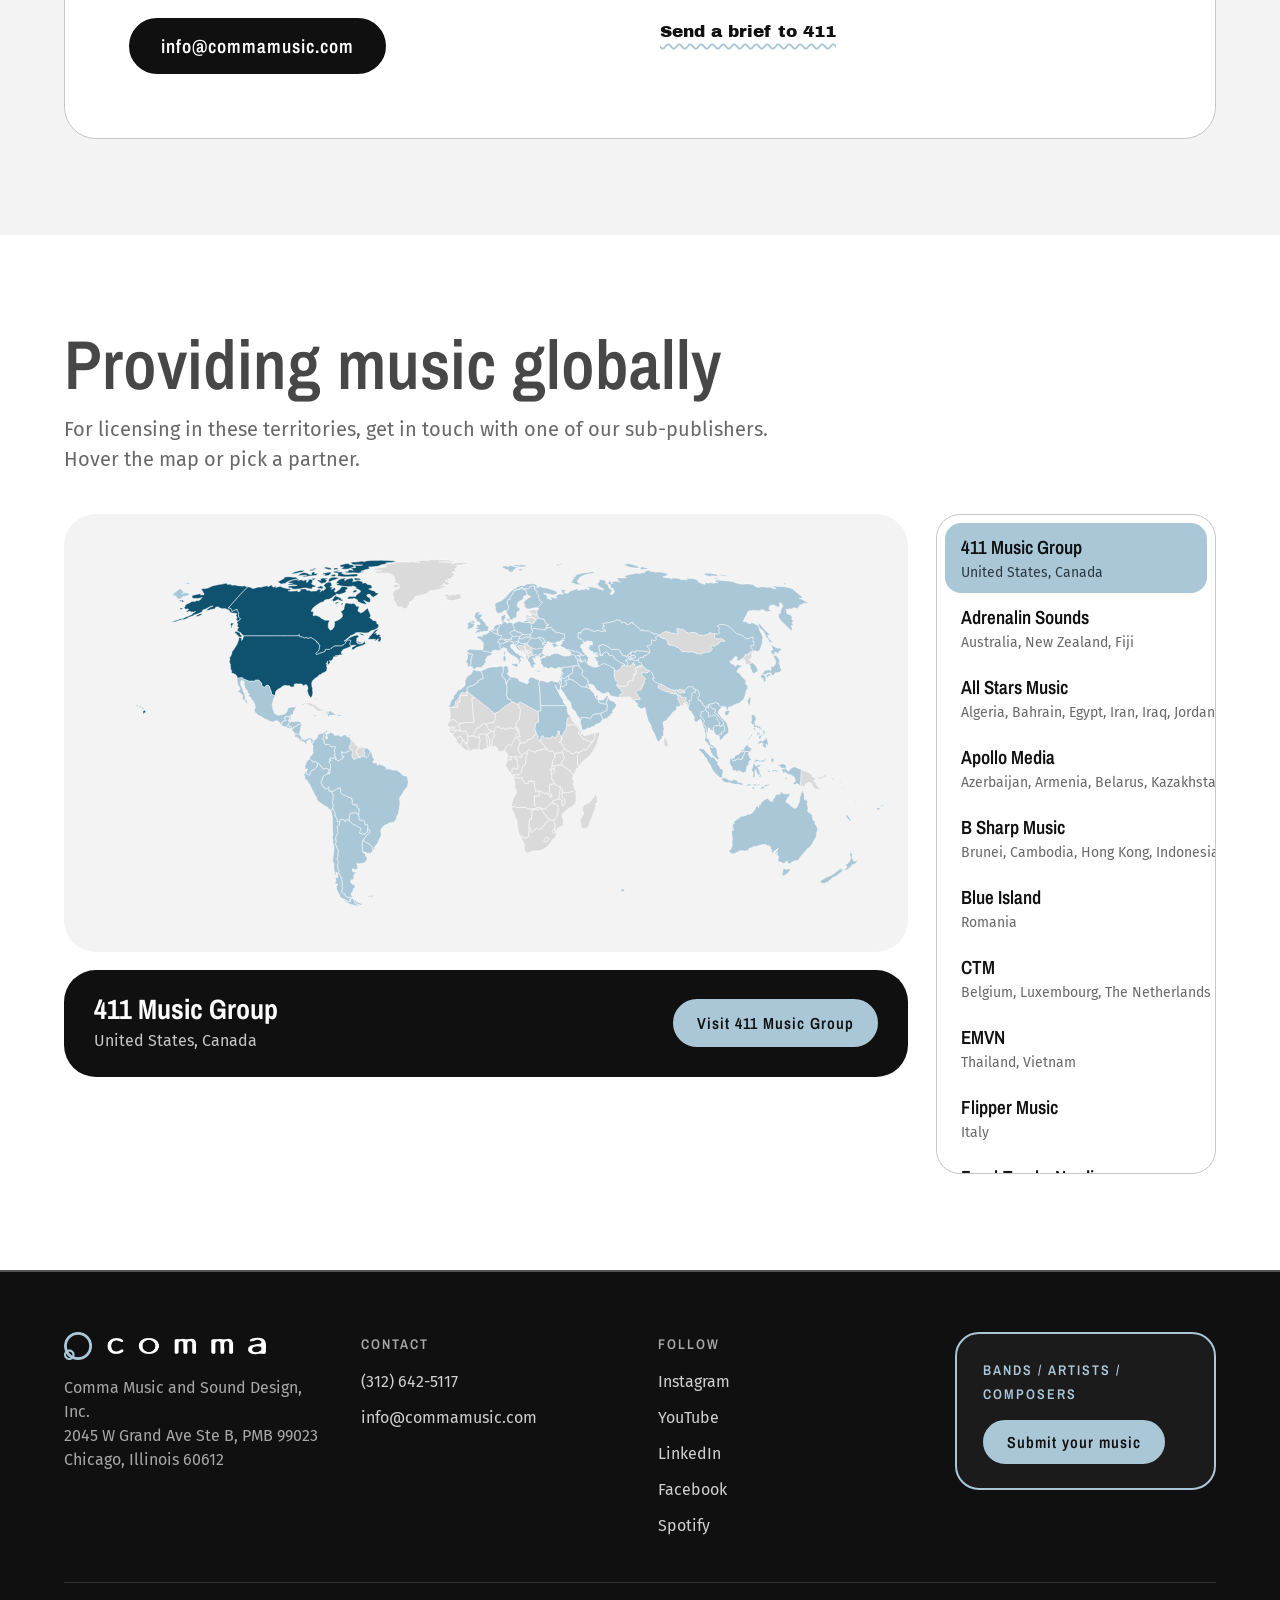
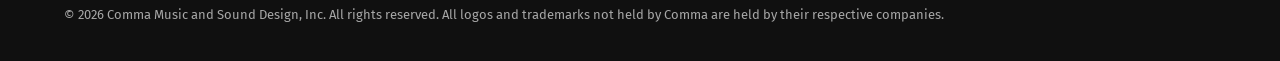
==== commit ed229229: "Update index.html" ====
--- a/index.html
+++ b/index.html
@@ -68,7 +68,7 @@
         <span class="reel-btn__label">Watch the reel</span>
       </button>
     </div>
-    <button type="button" class="motion-toggle" id="motion-toggle" aria-pressed="false">Pause background video</button>
+    <button type="button" class="motion-toggle" id="motion-toggle" aria-pressed="false">Play/Pause</button>
   </section>
 
   <dialog class="reel-dialog" id="reel-dialog" aria-label="Comma reel">
